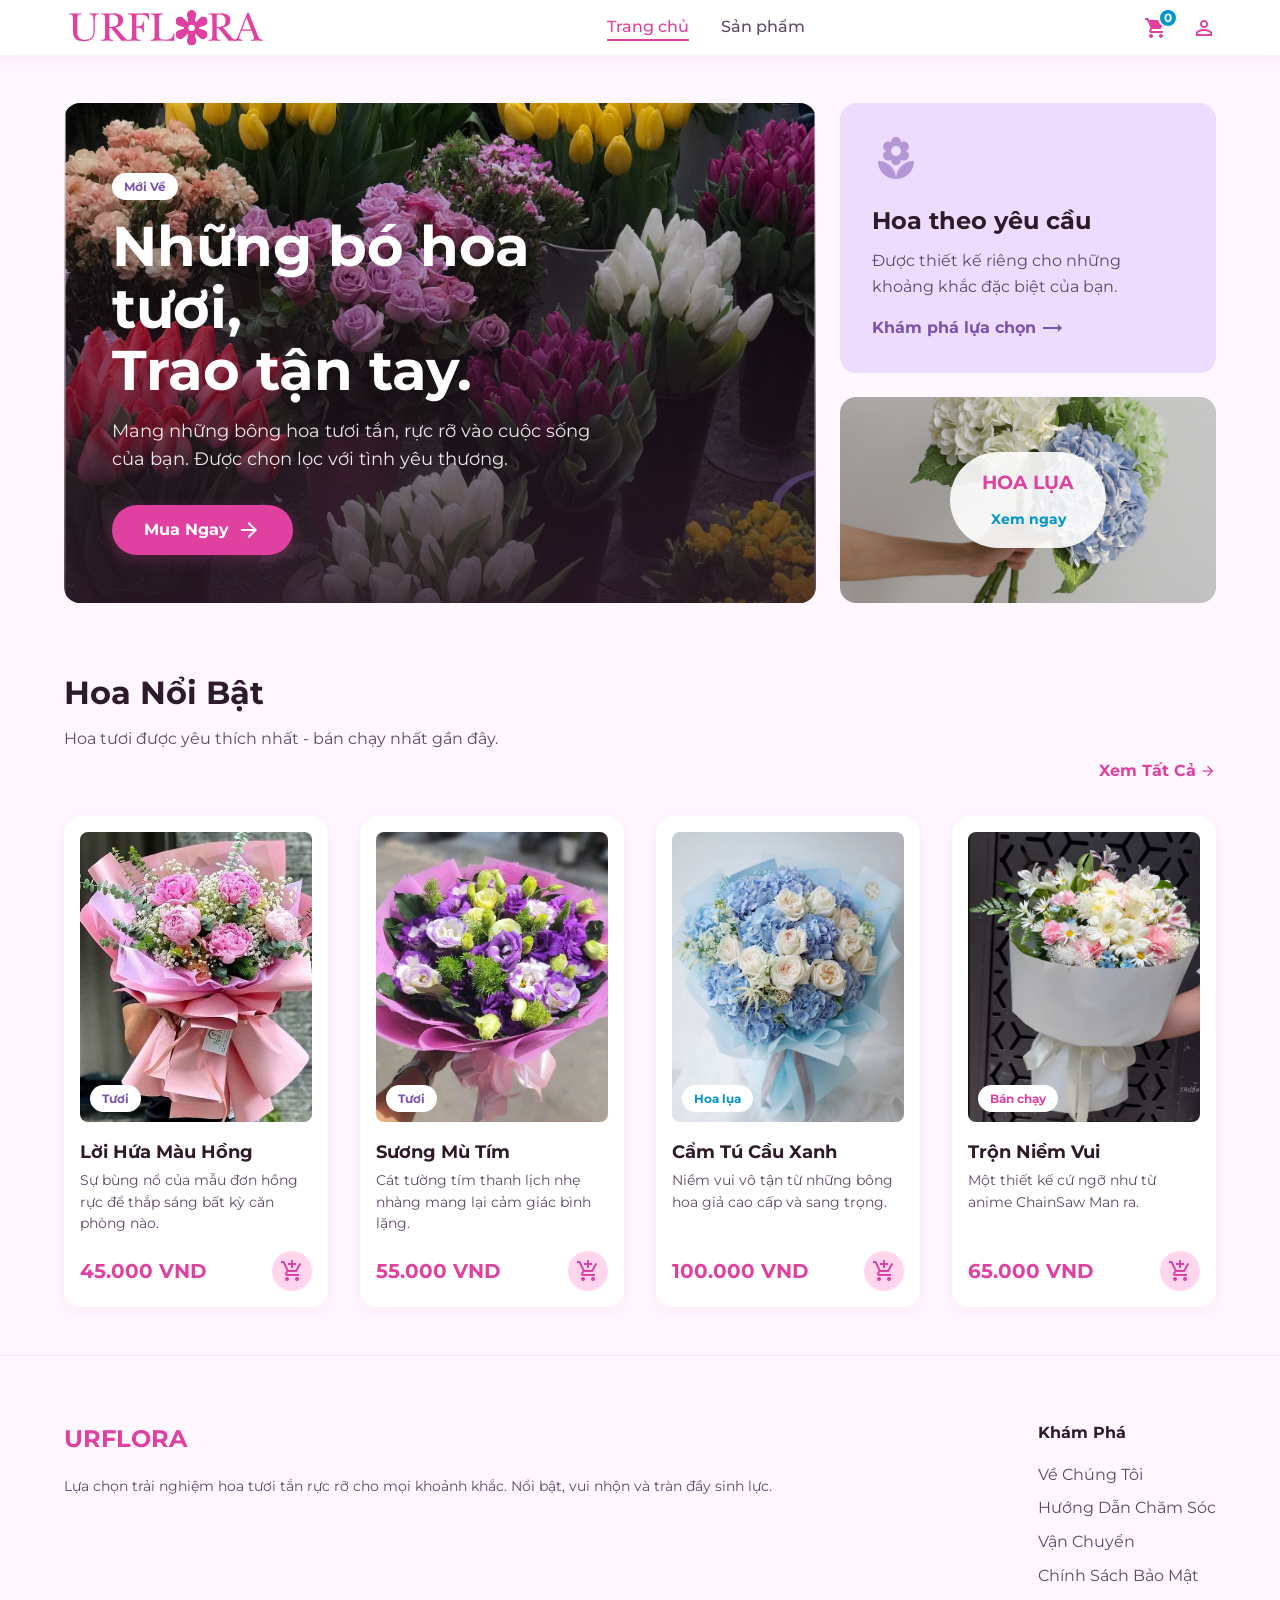
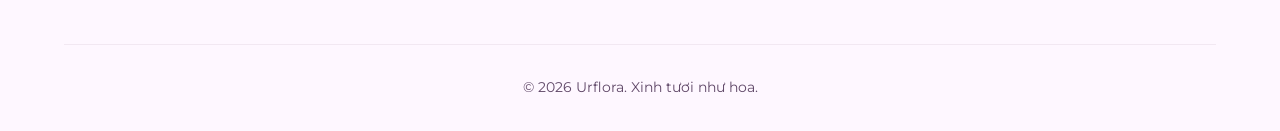
==== index.html @ a86cd684 "Upload source code do an" ====
<!DOCTYPE html>
<html lang="vi">
<head>
    <meta charset="UTF-8">
    <meta name="viewport" content="width=device-width, initial-scale=1.0">
    <title>URFLORA | Xinh tươi như hoa</title>
    <link rel="stylesheet" href="css/main.css">
    <link rel="stylesheet" href="css/home.css">
    <link href="https://fonts.googleapis.com/css2?family=Montserrat:wght@400;500;700&display=swap" rel="stylesheet">      
    <link href="https://fonts.googleapis.com/icon?family=Material+Icons" rel="stylesheet">
</head>
<body>
    <!-- (HEADER) -->
    <header class="header">
        <div class="container header-inner">
            <!-- Logo -->
            <a href="index.html" class="logo">
                <img src="images/logo.svg" alt="Logo Urflora">
            </a>
            
            <!-- Điều hướng trung tâm -->
            <nav class="nav">
                <a href="/index.html" class="nav-link active">Trang chủ</a>
                <a href="/shop.html" class="nav-link">Sản phẩm</a>
            </nav>
            
            <!-- Action Icon -->
            <div class="header-actions">
                <a href="/cart.html" class="cart-icon-wrapper">
                    <span class="material-icons">shopping_cart</span>
                    <span class="cart-badge" id="cart-count">0</span>
                </a>
                <a href="/auth.html" id="auth-link" class="cart-icon-wrapper">
                    <span class="material-icons">person_outline</span>
                </a>
            </div>
        </div>
    </header>
    <main class="main-content">
        <div class="container">
            <section class="hero-grid">
                <div class="hero-main">
                    <img src="images/nhieuhoa.svg" alt="Bó hoa lớn nhiều màu rực rỡ">
                    <div class="overlay"></div>
                    <div class="hero-content">
                        <span class="badge" style="position: static; display: inline-block; margin-bottom: 1rem;">Mới Về</span>
                        <h1>Những bó hoa tươi,<br>Trao tận tay.</h1>
                        <p style="margin-bottom: 2rem; font-size: 1.1rem; opacity: 0.9;">Mang những bông hoa tươi tắn, rực rỡ vào cuộc sống của bạn. Được chọn lọc với tình yêu thương.</p>
                        <a href="/shop.html" class="btn btn-primary">
                            Mua Ngay <span class="material-icons">arrow_forward</span>
                        </a>
                    </div>
                </div>

                <!-- Các Thẻ Phụ (Bên Phải) -->
                <div class="hero-side">
                    <div class="side-card">
                        <span class="material-icons" style="font-size: 3rem; color: var(--secondary); opacity: 0.5;">local_florist</span>
                        <div>
                            <h3 style="font-size: 1.5rem; margin-bottom: 0.5rem;">Hoa theo yêu cầu</h3>
                            <p style="color: var(--text-muted); margin-bottom: 1rem;">Được thiết kế riêng cho những khoảng khắc đặc biệt của bạn.</p>
                            <a href="/shop.html" style="color: var(--secondary); font-weight: bold; display: flex; align-items: center; gap: 0.25rem;">
                                Khám phá lựa chọn <span class="material-icons">trending_flat</span>
                            </a>
                        </div>
                    </div>
                    
                    <div class="side-card image-card">
                        <img src="./images/hoagia.jpg" alt="Hoa nhân tạo đẹp vĩnh cửu">
                        <div class="card-content">
                            <h3 style="color: var(--primary); margin-bottom: 0.5rem;">HOA LỤA</h3>
                            <a href="/shop.html" style="font-size: 0.9rem; font-weight: bold; color: var(--tertiary);">Xem ngay</a>
                        </div>
                    </div>
                </div>
            </section>

            <!-- HOA NỔI BẬT: 4 Thẻ Phía Dưới -->
            <section style="margin-top: 4rem;">
                <div style="display: flex; justify-content: space-between; align-items: flex-end; margin-bottom: 2rem;">
                    <div>
                        <h2 class="section-title">Hoa Nổi Bật</h2>
                        <p class="section-subtitle">Hoa tươi được yêu thích nhất - bán chạy nhất gần đây.</p>
                    </div>
                    <a href="/shop.html" style="color: var(--primary); font-weight: bold; display: flex; align-items: center; gap: 0.25rem; transition: var(--transition);">
                        Xem Tất Cả <span class="material-icons" style="font-size: 1rem;">arrow_forward</span>
                    </a>
                </div>

                <div class="product-grid">
                    <!-- SP 1 -->
                    <div class="card">
                        <div class="card-img-wrapper">
                            <img src="images/maudonhong.jpg" alt="Lời Hứa Màu Hồng">
                            <span class="badge">Tươi</span>
                        </div>
                        <h3 class="card-title">Lời Hứa Màu Hồng</h3>
                        <p class="card-desc">Sự bùng nổ của mẫu đơn hồng rực để thắp sáng bất kỳ căn phòng nào.</p>
                        <div class="card-footer">
                            <span class="card-price">45.000 VND</span>
                            <button class="add-btn" onclick="addToCart(1)"><span class="material-icons">add_shopping_cart</span></button>
                        </div>
                    </div>

                    <!-- SP 2 -->
                    <div class="card">
                        <div class="card-img-wrapper">
                            <img src="images/cattuongtim.jpg" alt="Sương Mù Tím">
                            <span class="badge">Tươi</span>
                        </div>
                        <h3 class="card-title">Sương Mù Tím</h3>
                        <p class="card-desc">Cát tường tím thanh lịch nhẹ nhàng mang lại cảm giác bình lặng.</p>
                        <div class="card-footer">
                            <span class="card-price">55.000 VND</span>
                            <button class="add-btn" onclick="addToCart(2)"><span class="material-icons">add_shopping_cart</span></button>
                        </div>
                    </div>

                    <!-- SP 3 -->
                    <div class="card">
                        <div class="card-img-wrapper">
                            <img src="images/camtucau.jpg" alt="Cẩm Tú Cầu Xanh">
                            <span class="badge" style="color: var(--tertiary);">Hoa lụa</span>
                        </div>
                        <h3 class="card-title">Cẩm Tú Cầu Xanh</h3>
                        <p class="card-desc">Niềm vui vô tận từ những bông hoa giả cao cấp và sang trọng.</p>
                        <div class="card-footer">
                            <span class="card-price">100.000 VND</span>
                            <button class="add-btn" onclick="addToCart(3)"><span class="material-icons">add_shopping_cart</span></button>
                        </div>
                    </div>

                    <!-- SP 4 -->
                    <div class="card">
                        <div class="card-img-wrapper">
                            <img src="images/hoadenji.png" alt="Trộn Niềm Vui">
                            <span class="badge" style="color: var(--primary);">Bán chạy</span>
                        </div>
                        <h3 class="card-title">Trộn Niềm Vui</h3>
                        <p class="card-desc">Một thiết kế cứ ngỡ như từ anime ChainSaw Man ra.</p>
                        <div class="card-footer">
                            <span class="card-price">65.000 VND</span>
                            <button class="add-btn" onclick="addToCart(4)"><span class="material-icons">add_shopping_cart</span></button>
                        </div>
                    </div>
                </div>
            </section>
        </div>
    </main>

    <!-- CHÂN TRANG (FOOTER) -->
    <footer class="footer">
        <div class="container">
            <div class="footer-flex">
                <!-- Branding -->
                <div>
                    <a href="#" class="footer-logo">URFLORA</a>
                    <p style="color: var(--text-muted); font-size: 0.9rem; line-height: 1.6;">Lựa chọn trải nghiệm hoa tươi tắn rực rỡ cho mọi khoảnh khắc. Nổi bật, vui nhộn và tràn đầy sinh lực.</p>
                </div>
                <!-- Links Khám Phá -->
                <div>
                    <h4 style="margin-bottom: 1rem;">Khám Phá</h4>
                    <ul>
                        <li style="margin-bottom: 0.5rem;"><a href="#" style="color: var(--text-muted);">Về Chúng Tôi</a></li>
                        <li style="margin-bottom: 0.5rem;"><a href="#" style="color: var(--text-muted);">Hướng Dẫn Chăm Sóc</a></li>
                        <li style="margin-bottom: 0.5rem;"><a href="#" style="color: var(--text-muted);">Vận Chuyển</a></li>
                        <li style="margin-bottom: 0.5rem;"><a href="#" style="color: var(--text-muted);">Chính Sách Bảo Mật</a></li>
                    </ul>
                </div>
                
            </div>
            <p class="footer-copyright">© 2026 Urflora. Xinh tươi như hoa.</p>
        </div>
    </footer>
    <!-- (JS) -->
    <script src="script.js"></script>
</body>
</html>
---- css/main.css ----
@import url('resetcss.css');
@import url('root.css');
@import url('style.css');
@import url('header.css');
@import url('footer.css');
@import url('button.css');
---- css/home.css ----
.hero-grid {
    display: grid;
    grid-template-columns: 2fr 1fr;
    gap: 1.5rem;
    margin-bottom: 3rem;
}

.hero-main {
    position: relative;
    border-radius: var(--radius-md);
    overflow: hidden;
    min-height: 500px;
    display: flex;
    flex-direction: column;
    justify-content: flex-end;
    padding: 3rem;
}

.hero-main img {
    position: absolute;
    top: 0;
    left: 0;
    width: 100%;
    height: 100%;
    object-fit: cover;
    z-index: -2;
    transition: transform 0.6s ease;
}

.hero-main:hover img {
    transform: scale(1.05);
}

.overlay {
    position: absolute;
    top: 0; left: 0; width: 100%; height: 100%;
    background: linear-gradient(to top, rgba(46, 26, 40, 0.8), transparent);
    z-index: -1;
}

.hero-content {
    color: #fff;
    z-index: 1;
    max-width: 500px;
}

.hero-content h1 {
    font-size: 3.5rem;
    line-height: 1.1;
    margin-bottom: 1rem;
}

.hero-side {
    display: flex;
    flex-direction: column;
    gap: 1.5rem;
}

.side-card {
    background-color: #eedcff;
    border-radius: var(--radius-md);
    padding: 2rem;
    flex: 1;
    display: flex;
    flex-direction: column;
    justify-content: space-between;
    transition: var(--transition);
}

.side-card:hover {
    transform: translateY(-5px);
    box-shadow: var(--shadow-hover);
}

.side-card.image-card {
    position: relative;
    padding: 0;
    overflow: hidden;
    background: none;
    display: flex;
    align-items: center;
    justify-content: center;
}

.side-card.image-card img {
    position: absolute;
    width: 100%;
    height: 100%;
    object-fit: cover;
    z-index: 1;
}

.side-card.image-card .card-content {
    position: relative;
    z-index: 3;
    background: rgba(255,255,255,0.9);
    padding: 1rem 2rem;
    border-radius: var(--radius-pill);
    text-align: center;
}

/* Thẻ Sản Phẩm (Product Card) */
.section-title {
    font-size: 2rem;
    margin-bottom: 0.5rem;
}
.section-subtitle {
    color: var(--text-muted);
    margin-bottom: 2rem;
}

.product-grid {
    display: grid;
    grid-template-columns: repeat(auto-fill, minmax(250px, 1fr));
    gap: 2rem;
}

.card {
    background-color: var(--surface-color);
    border-radius: var(--radius-md);
    padding: 1rem;
    box-shadow: var(--shadow-sm);
    transition: var(--transition);
    display: flex;
    flex-direction: column;
}

.card:hover {
    transform: translateY(-8px);
    box-shadow: var(--shadow-hover);
}

.card-img-wrapper {
    position: relative;
    border-radius: var(--radius-sm);
    overflow: hidden;
    aspect-ratio: 4/5;
    margin-bottom: 1rem;
}

.card-img-wrapper img {
    width: 100%;
    height: 100%;
    object-fit: cover;
    background-color: var(--bg-color);
}

.badge {
    position: absolute;
    bottom: 10px;
    left: 10px;
    padding: 0.25rem 0.75rem;
    font-size: 0.75rem;
    font-weight: bold;
    border-radius: var(--radius-pill);
    background-color: var(--surface-color);
    color: var(--secondary);
}

.card-title {
    font-size: 1.1rem;
    font-weight: 700;
    margin-bottom: 0.25rem;
}

.card-desc {
    font-size: 0.85rem;
    color: var(--text-muted);
    margin-bottom: 1rem;
    flex-grow: 1;
}

.card-footer {
    display: flex;
    justify-content: space-between;
    align-items: center;
}

.card-price {
    font-size: 1.25rem;
    font-weight: 700;
    color: var(--primary);
}

.add-btn {
    width: 40px;
    height: 40px;
    border-radius: 50%;
    background-color: var(--primary-bg);
    color: var(--primary);
    display: flex;
    align-items: center;
    justify-content: center;
}

.add-btn:hover {
    background-color: var(--primary);
    color: #fff;
    transform: scale(1.1);
}

/* Filters (Lọc Sản Phẩm) */
.filters {
    display: flex;
    justify-content: center;
    gap: 1rem;
    margin-bottom: 3rem;
}

.filter-btn {
    padding: 0.75rem 1.5rem;
    border-radius: var(--radius-pill);
    background-color: var(--surface-color);
    font-weight: bold;
    border: 2px solid transparent;
}

.filter-btn.active {
    background-color: var(--primary);
    color: white;
}
.hero-badge {
    position: static;
    display: inline-block;
    margin-bottom: 1rem;
}

.hero-desc {
    margin-bottom: 2rem;
    font-size: 1.1rem;
    opacity: 0.9;
}

/* Hero Side Cards */
.side-card-icon {
    font-size: 3rem;
    color: var(--secondary);
    opacity: 0.5;
}

.side-card-title {
    font-size: 1.5rem;
    margin-bottom: 0.5rem;
}

.side-card-desc {
    color: var(--text-muted);
    margin-bottom: 1rem;
}

.side-card-link {
    color: var(--secondary);
    font-weight: bold;
    display: flex;
    align-items: center;
    gap: 0.25rem;
}

/* Image Card (Hoa Lụa) */
.image-card-title {
    color: var(--primary);
    margin-bottom: 0.5rem;
}

.image-card-link {
    font-size: 0.9rem;
    font-weight: bold;
    color: var(--tertiary);
}

/* Featured Section (Hoa Nổi Bật) */
.featured-section {
    margin-top: 4rem;
}

.featured-header {
    display: flex;
    justify-content: space-between;
    align-items: flex-end;
    margin-bottom: 2rem;
}

.featured-link {
    color: var(--primary);
    font-weight: bold;
    display: flex;
    align-items: center;
    gap: 0.25rem;
    transition: var(--transition);
}

.featured-link-icon {
    font-size: 1rem;
}

/* Product Badges (Thẻ nhãn sản phẩm) */
.badge-artificial {
    color: var(--tertiary);
}

.badge-bestseller {
    color: var(--primary);
}
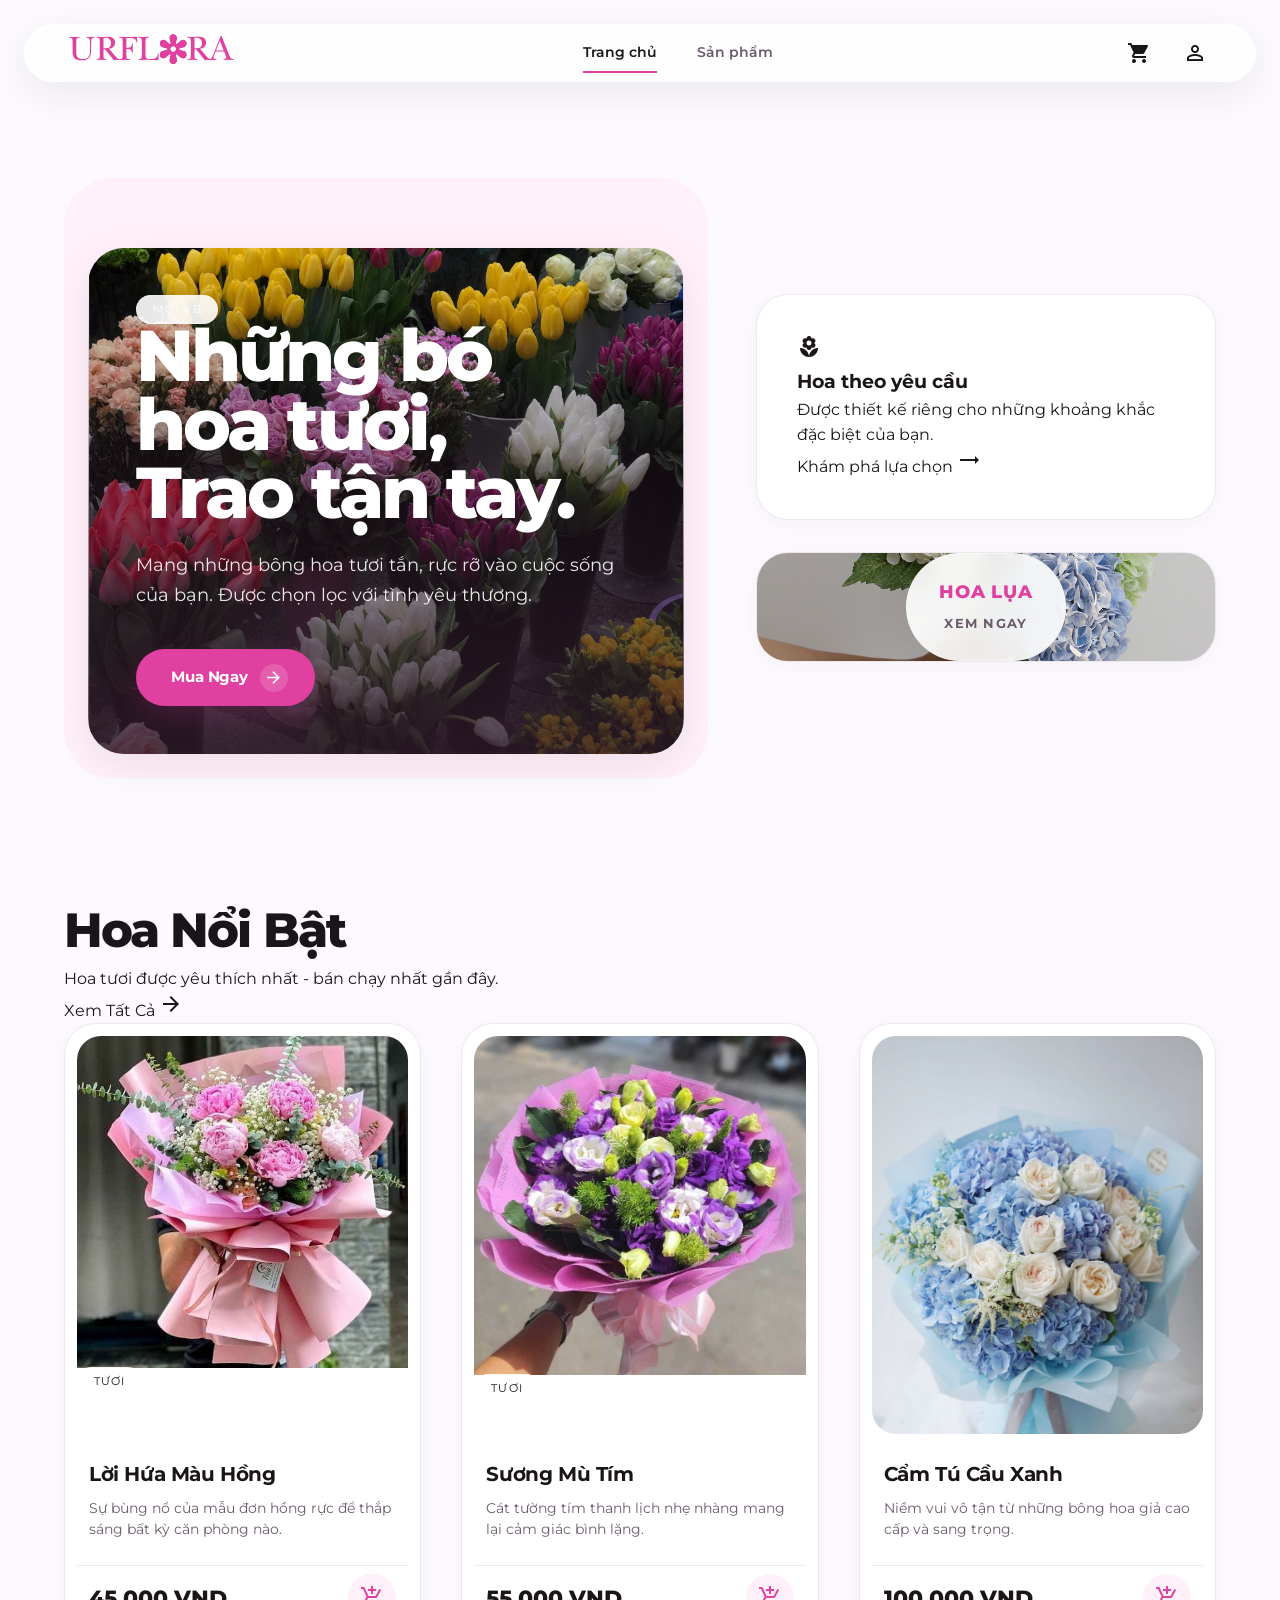
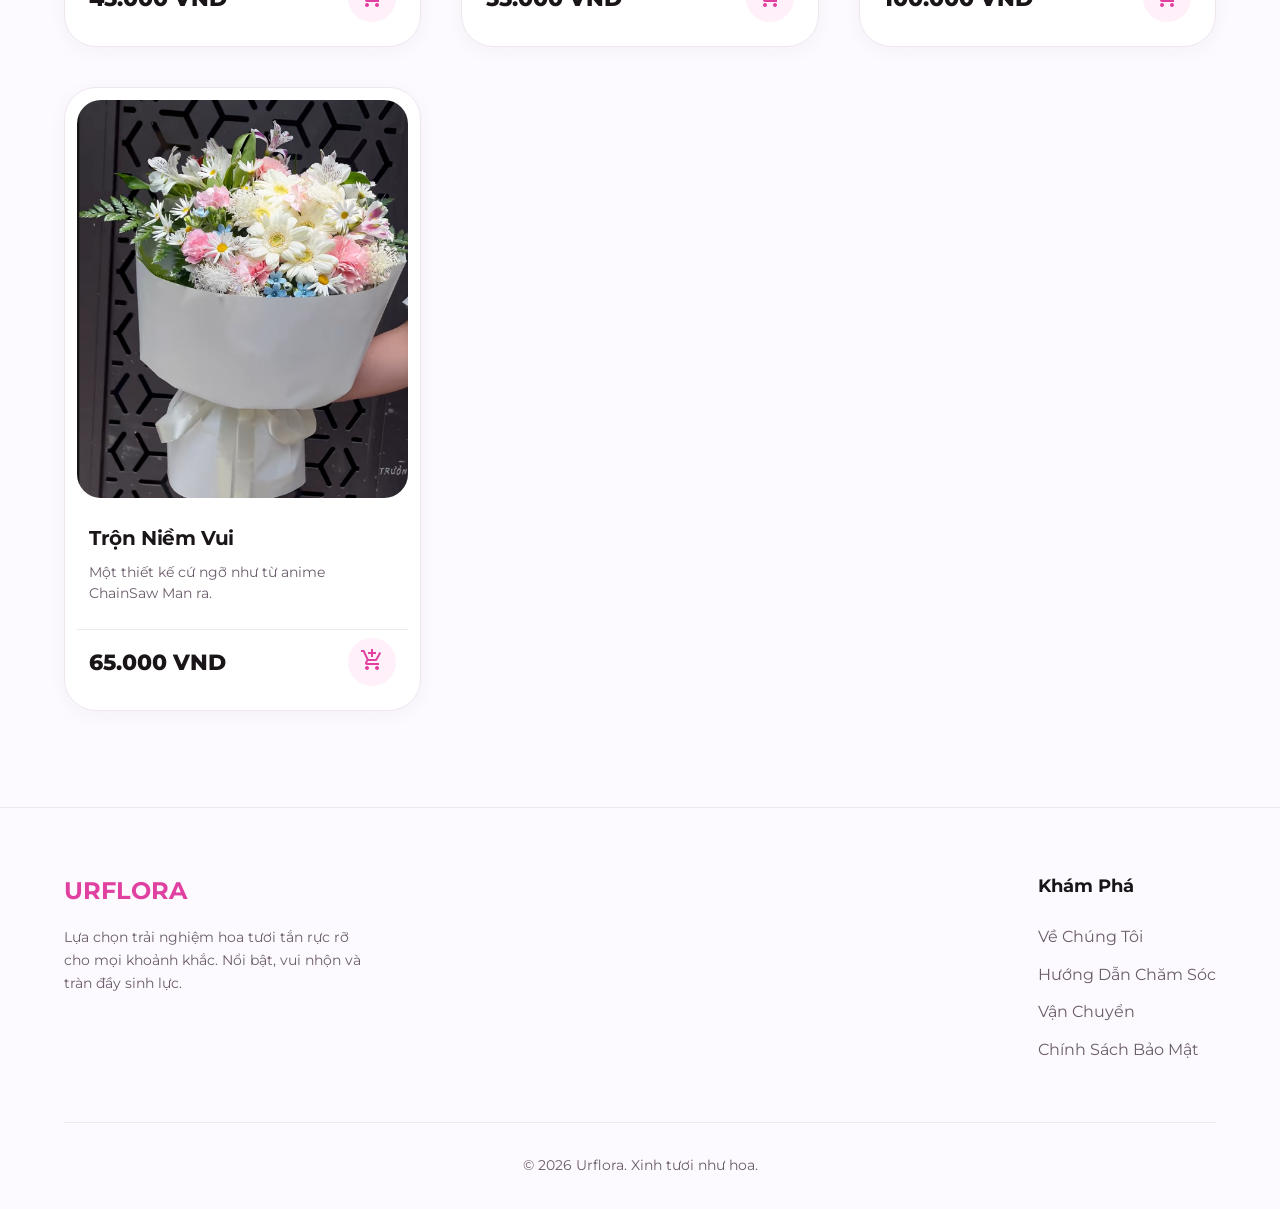
==== commit 0d7fd358: "Luu code an toan truoc khi dung AI" ====
--- a/index.html
+++ b/index.html
@@ -20,17 +20,17 @@
             
             <!-- Điều hướng trung tâm -->
             <nav class="nav">
-                <a href="/index.html" class="nav-link active">Trang chủ</a>
-                <a href="/shop.html" class="nav-link">Sản phẩm</a>
+                <a href="index.html" class="nav-link active">Trang chủ</a>
+                <a href="shop.html" class="nav-link">Sản phẩm</a>
             </nav>
             
             <!-- Action Icon -->
             <div class="header-actions">
-                <a href="/cart.html" class="cart-icon-wrapper">
+                <a href="cart.html" class="cart-icon-wrapper" aria-label="Giỏ hàng">
                     <span class="material-icons">shopping_cart</span>
                     <span class="cart-badge" id="cart-count">0</span>
                 </a>
-                <a href="/auth.html" id="auth-link" class="cart-icon-wrapper">
+                <a href="auth.html" id="auth-link" class="cart-icon-wrapper" aria-label="Tài khoản">
                     <span class="material-icons">person_outline</span>
                 </a>
             </div>
@@ -40,50 +40,52 @@
         <div class="container">
             <section class="hero-grid">
                 <div class="hero-main">
-                    <img src="images/nhieuhoa.svg" alt="Bó hoa lớn nhiều màu rực rỡ">
-                    <div class="overlay"></div>
-                    <div class="hero-content">
-                        <span class="badge" style="position: static; display: inline-block; margin-bottom: 1rem;">Mới Về</span>
-                        <h1>Những bó hoa tươi,<br>Trao tận tay.</h1>
-                        <p style="margin-bottom: 2rem; font-size: 1.1rem; opacity: 0.9;">Mang những bông hoa tươi tắn, rực rỡ vào cuộc sống của bạn. Được chọn lọc với tình yêu thương.</p>
-                        <a href="/shop.html" class="btn btn-primary">
-                            Mua Ngay <span class="material-icons">arrow_forward</span>
-                        </a>
+                    <div class="hero-main-inner">
+                        <img src="images/nhieuhoa.svg" alt="Bó hoa lớn nhiều màu rực rỡ">
+                        <div class="overlay" style="position: absolute; top: 0; left: 0; width: 100%; height: 100%; background: linear-gradient(to top, rgba(46, 26, 40, 0.8), transparent); z-index: 1;"></div>
+                        <div class="hero-content">
+                            <span class="badge hero-badge">Mới Về</span>
+                            <h1>Những bó hoa tươi,<br>Trao tận tay.</h1>
+                            <p class="hero-desc">Mang những bông hoa tươi tắn, rực rỡ vào cuộc sống của bạn. Được chọn lọc với tình yêu thương.</p>
+                            <a href="shop.html" class="btn btn-primary">
+                                Mua Ngay <span class="material-icons">arrow_forward</span>
+                            </a>
+                        </div>
                     </div>
                 </div>
 
                 <!-- Các Thẻ Phụ (Bên Phải) -->
                 <div class="hero-side">
                     <div class="side-card">
-                        <span class="material-icons" style="font-size: 3rem; color: var(--secondary); opacity: 0.5;">local_florist</span>
+                        <span class="material-icons side-card-icon">local_florist</span>
                         <div>
-                            <h3 style="font-size: 1.5rem; margin-bottom: 0.5rem;">Hoa theo yêu cầu</h3>
-                            <p style="color: var(--text-muted); margin-bottom: 1rem;">Được thiết kế riêng cho những khoảng khắc đặc biệt của bạn.</p>
-                            <a href="/shop.html" style="color: var(--secondary); font-weight: bold; display: flex; align-items: center; gap: 0.25rem;">
+                            <h3 class="side-card-title">Hoa theo yêu cầu</h3>
+                            <p class="side-card-desc">Được thiết kế riêng cho những khoảng khắc đặc biệt của bạn.</p>
+                            <a href="shop.html" class="side-card-link">
                                 Khám phá lựa chọn <span class="material-icons">trending_flat</span>
                             </a>
                         </div>
                     </div>
                     
                     <div class="side-card image-card">
-                        <img src="./images/hoagia.jpg" alt="Hoa nhân tạo đẹp vĩnh cửu">
+                        <img src="images/hoagia.jpg" alt="Hoa nhân tạo đẹp vĩnh cửu">
                         <div class="card-content">
-                            <h3 style="color: var(--primary); margin-bottom: 0.5rem;">HOA LỤA</h3>
-                            <a href="/shop.html" style="font-size: 0.9rem; font-weight: bold; color: var(--tertiary);">Xem ngay</a>
+                            <h3 class="image-card-title">HOA LỤA</h3>
+                            <a href="shop.html" class="image-card-link">Xem ngay</a>
                         </div>
                     </div>
                 </div>
             </section>
 
             <!-- HOA NỔI BẬT: 4 Thẻ Phía Dưới -->
-            <section style="margin-top: 4rem;">
-                <div style="display: flex; justify-content: space-between; align-items: flex-end; margin-bottom: 2rem;">
+            <section class="featured-section">
+                <div class="featured-header">
                     <div>
                         <h2 class="section-title">Hoa Nổi Bật</h2>
                         <p class="section-subtitle">Hoa tươi được yêu thích nhất - bán chạy nhất gần đây.</p>
                     </div>
-                    <a href="/shop.html" style="color: var(--primary); font-weight: bold; display: flex; align-items: center; gap: 0.25rem; transition: var(--transition);">
-                        Xem Tất Cả <span class="material-icons" style="font-size: 1rem;">arrow_forward</span>
+                    <a href="shop.html" class="featured-link">
+                        Xem Tất Cả <span class="material-icons featured-link-icon">arrow_forward</span>
                     </a>
                 </div>
 
@@ -98,7 +100,7 @@
                         <p class="card-desc">Sự bùng nổ của mẫu đơn hồng rực để thắp sáng bất kỳ căn phòng nào.</p>
                         <div class="card-footer">
                             <span class="card-price">45.000 VND</span>
-                            <button class="add-btn" onclick="addToCart(1)"><span class="material-icons">add_shopping_cart</span></button>
+                            <button class="add-btn" onclick="addToCart(1)" aria-label="Thêm Lời Hứa Màu Hồng vào giỏ hàng"><span class="material-icons">add_shopping_cart</span></button>
                         </div>
                     </div>
 
@@ -112,7 +114,7 @@
                         <p class="card-desc">Cát tường tím thanh lịch nhẹ nhàng mang lại cảm giác bình lặng.</p>
                         <div class="card-footer">
                             <span class="card-price">55.000 VND</span>
-                            <button class="add-btn" onclick="addToCart(2)"><span class="material-icons">add_shopping_cart</span></button>
+                            <button class="add-btn" onclick="addToCart(2)" aria-label="Thêm Sương Mù Tím vào giỏ hàng"><span class="material-icons">add_shopping_cart</span></button>
                         </div>
                     </div>
 
@@ -120,13 +122,13 @@
                     <div class="card">
                         <div class="card-img-wrapper">
                             <img src="images/camtucau.jpg" alt="Cẩm Tú Cầu Xanh">
-                            <span class="badge" style="color: var(--tertiary);">Hoa lụa</span>
+                            <span class="badge badge-artificial">Hoa lụa</span>
                         </div>
                         <h3 class="card-title">Cẩm Tú Cầu Xanh</h3>
                         <p class="card-desc">Niềm vui vô tận từ những bông hoa giả cao cấp và sang trọng.</p>
                         <div class="card-footer">
                             <span class="card-price">100.000 VND</span>
-                            <button class="add-btn" onclick="addToCart(3)"><span class="material-icons">add_shopping_cart</span></button>
+                            <button class="add-btn" onclick="addToCart(3)" aria-label="Thêm Cẩm Tú Cầu Xanh vào giỏ hàng"><span class="material-icons">add_shopping_cart</span></button>
                         </div>
                     </div>
 
@@ -134,13 +136,13 @@
                     <div class="card">
                         <div class="card-img-wrapper">
                             <img src="images/hoadenji.png" alt="Trộn Niềm Vui">
-                            <span class="badge" style="color: var(--primary);">Bán chạy</span>
+                            <span class="badge badge-bestseller">Bán chạy</span>
                         </div>
                         <h3 class="card-title">Trộn Niềm Vui</h3>
                         <p class="card-desc">Một thiết kế cứ ngỡ như từ anime ChainSaw Man ra.</p>
                         <div class="card-footer">
                             <span class="card-price">65.000 VND</span>
-                            <button class="add-btn" onclick="addToCart(4)"><span class="material-icons">add_shopping_cart</span></button>
+                            <button class="add-btn" onclick="addToCart(4)" aria-label="Thêm Trộn Niềm Vui vào giỏ hàng"><span class="material-icons">add_shopping_cart</span></button>
                         </div>
                     </div>
                 </div>
@@ -155,16 +157,16 @@
                 <!-- Branding -->
                 <div>
                     <a href="#" class="footer-logo">URFLORA</a>
-                    <p style="color: var(--text-muted); font-size: 0.9rem; line-height: 1.6;">Lựa chọn trải nghiệm hoa tươi tắn rực rỡ cho mọi khoảnh khắc. Nổi bật, vui nhộn và tràn đầy sinh lực.</p>
+                    <p class="footer-tagline">Lựa chọn trải nghiệm hoa tươi tắn rực rỡ cho mọi khoảnh khắc. Nổi bật, vui nhộn và tràn đầy sinh lực.</p>
                 </div>
                 <!-- Links Khám Phá -->
                 <div>
-                    <h4 style="margin-bottom: 1rem;">Khám Phá</h4>
-                    <ul>
-                        <li style="margin-bottom: 0.5rem;"><a href="#" style="color: var(--text-muted);">Về Chúng Tôi</a></li>
-                        <li style="margin-bottom: 0.5rem;"><a href="#" style="color: var(--text-muted);">Hướng Dẫn Chăm Sóc</a></li>
-                        <li style="margin-bottom: 0.5rem;"><a href="#" style="color: var(--text-muted);">Vận Chuyển</a></li>
-                        <li style="margin-bottom: 0.5rem;"><a href="#" style="color: var(--text-muted);">Chính Sách Bảo Mật</a></li>
+                    <h4 class="footer-heading">Khám Phá</h4>
+                    <ul class="footer-links">
+                        <li><a href="#">Về Chúng Tôi</a></li>
+                        <li><a href="#">Hướng Dẫn Chăm Sóc</a></li>
+                        <li><a href="#">Vận Chuyển</a></li>
+                        <li><a href="#">Chính Sách Bảo Mật</a></li>
                     </ul>
                 </div>
                 
--- a/css/main.css
+++ b/css/main.css
@@ -1,6 +1,65 @@
 @import url('resetcss.css');
 @import url('root.css');
-@import url('style.css');
 @import url('header.css');
 @import url('footer.css');
-@import url('button.css');+@import url('button.css');
+
+.container {
+    width: 100%;
+    max-width: 1200px;
+    margin: 0 auto;
+    padding: 0 1.5rem;
+}
+
+.main-content {
+    flex-grow: 1; /* Đẩy footer xuống dưới cùng */
+    padding: 3rem 0;
+}
+
+/* Utils for JS */
+.icon-logged-in {
+    color: var(--primary);
+}
+
+.product-image-fluid {
+    width: 100%;
+    border-radius: 8px;
+}
+
+.cart-item {
+    display: flex;
+    justify-content: space-between;
+    margin-bottom: 1.5rem;
+    padding-bottom: 1rem;
+    border-bottom: 1px solid rgba(0,0,0,0.05);
+}
+
+.cart-item-info {
+    display: flex;
+    gap: 1rem;
+}
+
+.cart-item-img {
+    width: 60px;
+    height: 60px;
+    object-fit: cover;
+    border-radius: var(--radius-sm);
+}
+
+.cart-item-actions {
+    display: flex;
+    align-items: center;
+    gap: 1rem;
+}
+
+.btn-remove {
+    color: #ff4d4d;
+    cursor: pointer;
+    background: none;
+    border: none;
+    font-size: 0.9rem;
+}
+
+.btn-remove:hover {
+    text-decoration: underline;
+}
--- a/css/home.css
+++ b/css/home.css
@@ -1,19 +1,46 @@
+/* --- Typography & Spacing refinement --- */
+.main-content {
+    padding: 6rem 0; /* Massive whitespace */
+}
+
+.section-title {
+    font-size: 3rem;
+    font-weight: 800;
+    letter-spacing: -0.04em;
+    line-height: 1;
+    margin-bottom: 0.75rem;
+}
+
+/* --- Hero Section: Asymmetric & Nested --- */
 .hero-grid {
     display: grid;
-    grid-template-columns: 2fr 1fr;
-    gap: 1.5rem;
-    margin-bottom: 3rem;
-}
-
+    grid-template-columns: 1.4fr 1fr;
+    gap: 3rem;
+    margin-bottom: 8rem;
+    align-items: center;
+}
+
+/* Double-Bezel Asset Container */
 .hero-main {
     position: relative;
-    border-radius: var(--radius-md);
-    overflow: hidden;
-    min-height: 500px;
+    padding: 1.5rem;
+    background: var(--primary-bg);
+    border-radius: 48px;
+    min-height: 600px;
     display: flex;
     flex-direction: column;
     justify-content: flex-end;
-    padding: 3rem;
+    overflow: visible;
+}
+
+.hero-main-inner {
+    position: relative;
+    width: 100%;
+    height: 100%;
+    border-radius: 36px;
+    overflow: hidden;
+    z-index: 1;
+    box-shadow: var(--shadow-md);
 }
 
 .hero-main img {
@@ -23,60 +50,55 @@
     width: 100%;
     height: 100%;
     object-fit: cover;
-    z-index: -2;
-    transition: transform 0.6s ease;
+    transition: var(--transition);
 }
 
 .hero-main:hover img {
     transform: scale(1.05);
 }
 
-.overlay {
-    position: absolute;
-    top: 0; left: 0; width: 100%; height: 100%;
-    background: linear-gradient(to top, rgba(46, 26, 40, 0.8), transparent);
-    z-index: -1;
-}
-
 .hero-content {
+    position: relative;
+    padding: 3rem;
     color: #fff;
-    z-index: 1;
-    max-width: 500px;
+    z-index: 2;
 }
 
 .hero-content h1 {
-    font-size: 3.5rem;
-    line-height: 1.1;
-    margin-bottom: 1rem;
-}
-
+    font-size: 4.5rem;
+    font-weight: 800;
+    letter-spacing: -0.04em;
+    line-height: 0.95;
+    margin-bottom: 1.5rem;
+}
+
+.hero-desc {
+    font-size: 1.15rem;
+    max-width: 42ch;
+    opacity: 0.9;
+    margin-bottom: 2.5rem;
+    line-height: 1.6;
+}
+
+/* Hero side cards: Minimalist & Clean */
 .hero-side {
-    display: flex;
-    flex-direction: column;
-    gap: 1.5rem;
+    display: grid;
+    gap: 2rem;
 }
 
 .side-card {
-    background-color: #eedcff;
-    border-radius: var(--radius-md);
-    padding: 2rem;
-    flex: 1;
-    display: flex;
-    flex-direction: column;
-    justify-content: space-between;
+    background: var(--surface-color);
+    border: 1px solid var(--border-color);
+    border-radius: var(--radius-lg);
+    padding: 2.5rem;
     transition: var(--transition);
-}
-
-.side-card:hover {
-    transform: translateY(-5px);
-    box-shadow: var(--shadow-hover);
+    box-shadow: var(--shadow-sm);
 }
 
 .side-card.image-card {
     position: relative;
     padding: 0;
     overflow: hidden;
-    background: none;
     display: flex;
     align-items: center;
     justify-content: center;
@@ -84,6 +106,7 @@
 
 .side-card.image-card img {
     position: absolute;
+    inset: 0;
     width: 100%;
     height: 100%;
     object-fit: cover;
@@ -92,212 +115,128 @@
 
 .side-card.image-card .card-content {
     position: relative;
-    z-index: 3;
-    background: rgba(255,255,255,0.9);
-    padding: 1rem 2rem;
+    z-index: 2;
+    background: rgba(255, 255, 255, 0.9);
+    backdrop-filter: blur(12px);
+    padding: 1.5rem 2rem;
     border-radius: var(--radius-pill);
     text-align: center;
-}
-
-/* Thẻ Sản Phẩm (Product Card) */
-.section-title {
-    font-size: 2rem;
-    margin-bottom: 0.5rem;
-}
-.section-subtitle {
+    box-shadow: var(--shadow-md);
+    border: 1px solid rgba(255, 255, 255, 0.4);
+}
+
+.image-card-title {
+    color: var(--primary);
+    font-size: 1.1rem;
+    font-weight: 800;
+    letter-spacing: 0.05em;
+    margin-bottom: 0.25rem;
+}
+
+.image-card-link {
+    font-size: 0.8rem;
+    font-weight: 700;
     color: var(--text-muted);
-    margin-bottom: 2rem;
-}
-
+    text-decoration: none;
+    text-transform: uppercase;
+    letter-spacing: 0.1em;
+}
+
+/* --- Product Cards: Hardware Aesthetic --- */
 .product-grid {
     display: grid;
-    grid-template-columns: repeat(auto-fill, minmax(250px, 1fr));
-    gap: 2rem;
+    grid-template-columns: repeat(auto-fill, minmax(280px, 1fr));
+    gap: 2.5rem;
 }
 
 .card {
-    background-color: var(--surface-color);
-    border-radius: var(--radius-md);
-    padding: 1rem;
+    background: var(--surface-color);
+    padding: 0.75rem; /* Outer Bezel */
+    border-radius: var(--radius-lg);
+    border: 1px solid var(--border-color);
+    transition: var(--transition);
+    display: flex;
+    flex-direction: column;
     box-shadow: var(--shadow-sm);
-    transition: var(--transition);
-    display: flex;
-    flex-direction: column;
 }
 
 .card:hover {
-    transform: translateY(-8px);
+    transform: translateY(-12px);
     box-shadow: var(--shadow-hover);
 }
 
 .card-img-wrapper {
     position: relative;
-    border-radius: var(--radius-sm);
+    border-radius: var(--radius-md); /* Inner Bezel */
     overflow: hidden;
-    aspect-ratio: 4/5;
-    margin-bottom: 1rem;
-}
-
-.card-img-wrapper img {
-    width: 100%;
-    height: 100%;
-    object-fit: cover;
-    background-color: var(--bg-color);
-}
-
-.badge {
-    position: absolute;
-    bottom: 10px;
-    left: 10px;
-    padding: 0.25rem 0.75rem;
-    font-size: 0.75rem;
-    font-weight: bold;
-    border-radius: var(--radius-pill);
-    background-color: var(--surface-color);
-    color: var(--secondary);
+    aspect-ratio: 1/1.2;
+    margin-bottom: 1.5rem;
 }
 
 .card-title {
-    font-size: 1.1rem;
+    padding: 0 0.75rem;
+    font-size: 1.25rem;
     font-weight: 700;
-    margin-bottom: 0.25rem;
+    margin-bottom: 0.5rem;
+    letter-spacing: -0.02em;
 }
 
 .card-desc {
-    font-size: 0.85rem;
+    padding: 0 0.75rem;
+    font-size: 0.9rem;
     color: var(--text-muted);
-    margin-bottom: 1rem;
-    flex-grow: 1;
+    line-height: 1.5;
+    margin-bottom: 1.5rem;
 }
 
 .card-footer {
+    padding: 0.5rem 0.75rem 0.75rem;
+    border-top: 1px solid var(--border-color);
     display: flex;
     justify-content: space-between;
     align-items: center;
+    margin-top: auto;
 }
 
 .card-price {
-    font-size: 1.25rem;
-    font-weight: 700;
+    font-size: 1.35rem;
+    font-weight: 800;
+    color: var(--text-dark);
+}
+
+.add-btn {
+    width: 48px;
+    height: 48px;
+    border-radius: 50%;
+    background: var(--primary-bg);
     color: var(--primary);
-}
-
-.add-btn {
-    width: 40px;
-    height: 40px;
-    border-radius: 50%;
-    background-color: var(--primary-bg);
-    color: var(--primary);
-    display: flex;
-    align-items: center;
-    justify-content: center;
+    border: none;
+    transition: var(--transition-fast);
 }
 
 .add-btn:hover {
-    background-color: var(--primary);
+    background: var(--primary);
     color: #fff;
-    transform: scale(1.1);
-}
-
-/* Filters (Lọc Sản Phẩm) */
-.filters {
-    display: flex;
-    justify-content: center;
-    gap: 1rem;
-    margin-bottom: 3rem;
-}
-
-.filter-btn {
-    padding: 0.75rem 1.5rem;
+    transform: rotate(90deg) scale(1.1);
+}
+
+/* Badge Refinement */
+.badge {
+    background: rgba(255, 255, 255, 0.9);
+    backdrop-filter: blur(8px);
+    border: 1px solid rgba(255, 255, 255, 0.2);
+    padding: 0.4rem 1rem;
     border-radius: var(--radius-pill);
-    background-color: var(--surface-color);
-    font-weight: bold;
-    border: 2px solid transparent;
-}
-
-.filter-btn.active {
-    background-color: var(--primary);
-    color: white;
-}
-.hero-badge {
-    position: static;
-    display: inline-block;
-    margin-bottom: 1rem;
-}
-
-.hero-desc {
-    margin-bottom: 2rem;
-    font-size: 1.1rem;
-    opacity: 0.9;
-}
-
-/* Hero Side Cards */
-.side-card-icon {
-    font-size: 3rem;
-    color: var(--secondary);
-    opacity: 0.5;
-}
-
-.side-card-title {
-    font-size: 1.5rem;
-    margin-bottom: 0.5rem;
-}
-
-.side-card-desc {
-    color: var(--text-muted);
-    margin-bottom: 1rem;
-}
-
-.side-card-link {
-    color: var(--secondary);
-    font-weight: bold;
-    display: flex;
-    align-items: center;
-    gap: 0.25rem;
-}
-
-/* Image Card (Hoa Lụa) */
-.image-card-title {
-    color: var(--primary);
-    margin-bottom: 0.5rem;
-}
-
-.image-card-link {
-    font-size: 0.9rem;
-    font-weight: bold;
-    color: var(--tertiary);
-}
-
-/* Featured Section (Hoa Nổi Bật) */
-.featured-section {
-    margin-top: 4rem;
-}
-
-.featured-header {
-    display: flex;
-    justify-content: space-between;
-    align-items: flex-end;
-    margin-bottom: 2rem;
-}
-
-.featured-link {
-    color: var(--primary);
-    font-weight: bold;
-    display: flex;
-    align-items: center;
-    gap: 0.25rem;
-    transition: var(--transition);
-}
-
-.featured-link-icon {
-    font-size: 1rem;
-}
-
-/* Product Badges (Thẻ nhãn sản phẩm) */
-.badge-artificial {
-    color: var(--tertiary);
-}
-
-.badge-bestseller {
-    color: var(--primary);
+    font-size: 0.7rem;
+    text-transform: uppercase;
+    letter-spacing: 0.1em;
+}
+
+@media (max-width: 1024px) {
+    .hero-grid {
+        grid-template-columns: 1fr;
+    }
+    .hero-content h1 {
+        font-size: 3.5rem;
+    }
 }
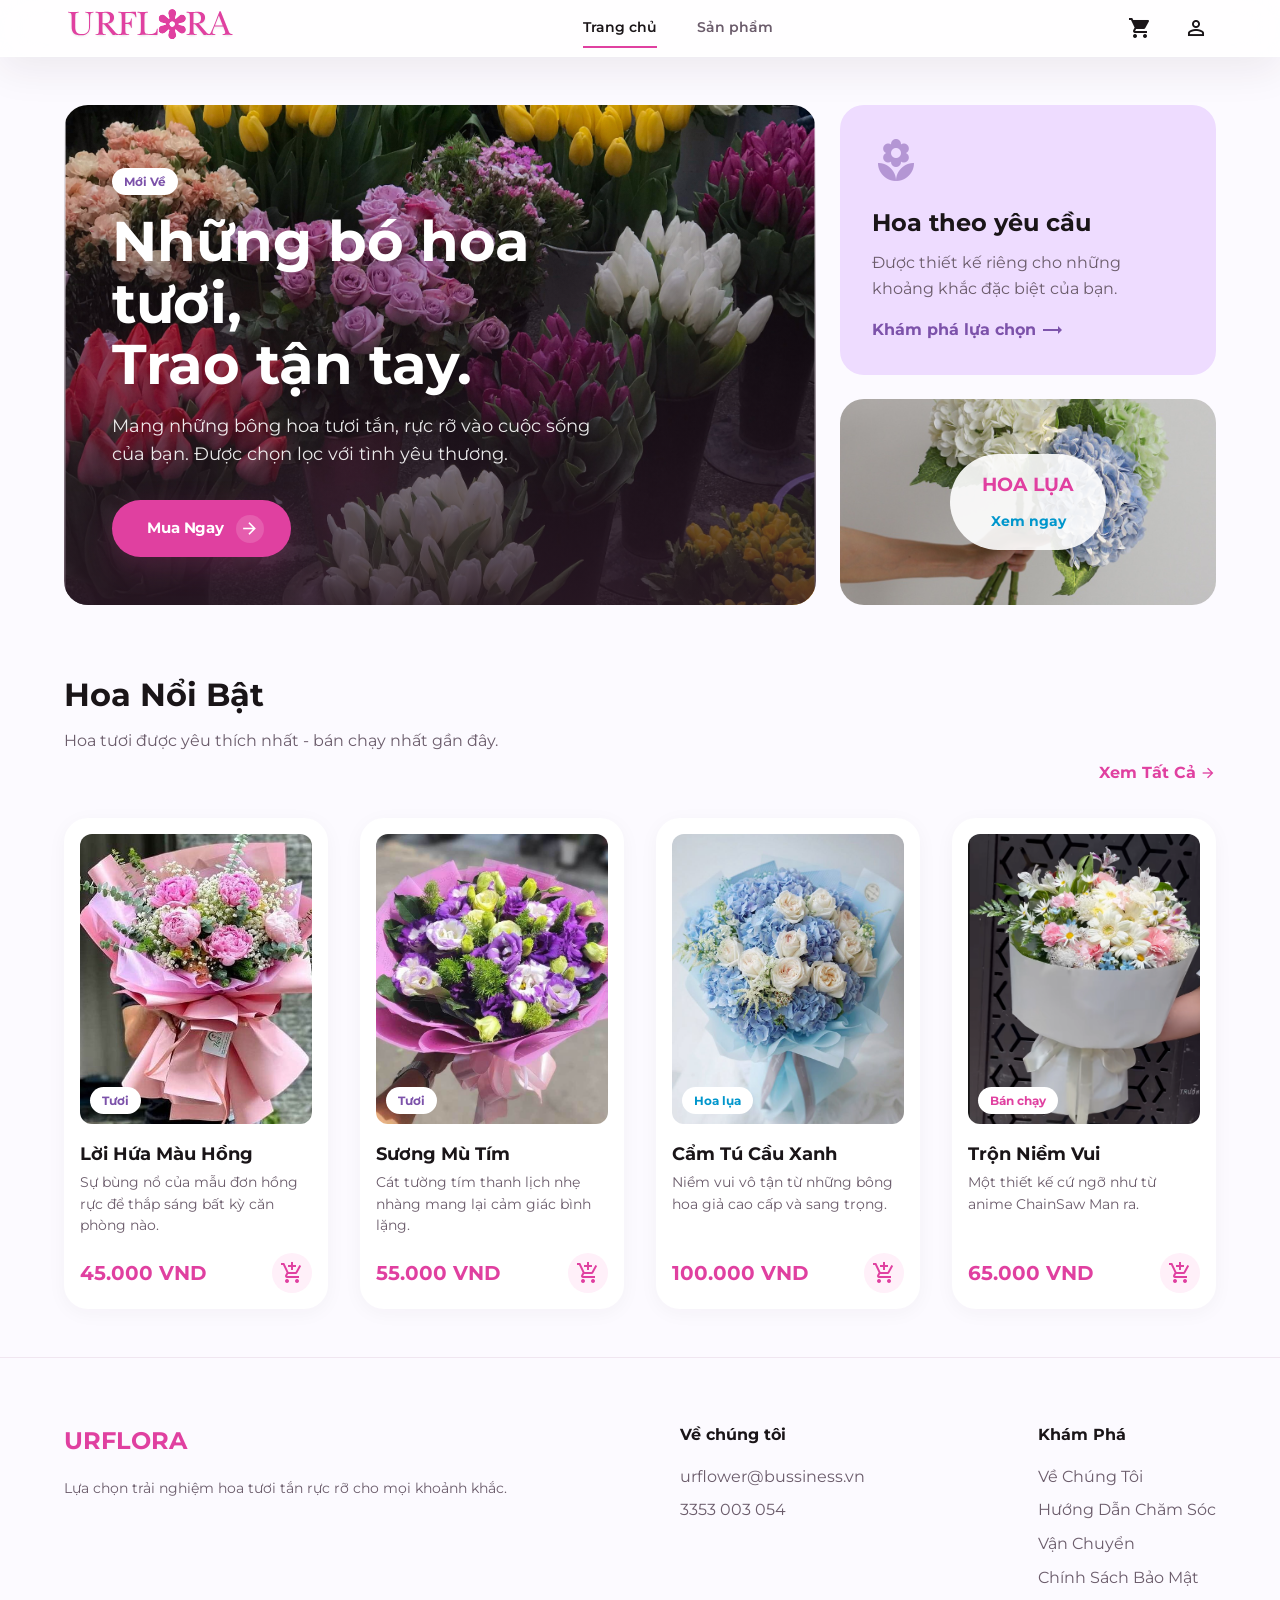
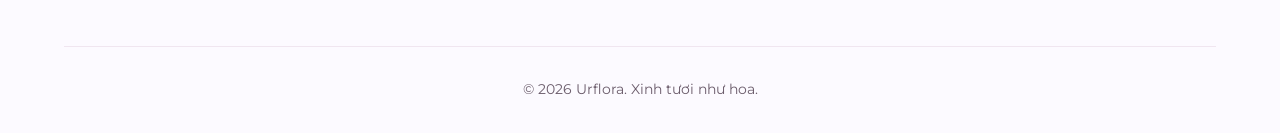
==== commit 3a6379f2: "update final" ====
--- a/index.html
+++ b/index.html
@@ -20,17 +20,17 @@
             
             <!-- Điều hướng trung tâm -->
             <nav class="nav">
-                <a href="index.html" class="nav-link active">Trang chủ</a>
-                <a href="shop.html" class="nav-link">Sản phẩm</a>
+                <a href="/index.html" class="nav-link active">Trang chủ</a>
+                <a href="/shop.html" class="nav-link">Sản phẩm</a>
             </nav>
             
             <!-- Action Icon -->
             <div class="header-actions">
-                <a href="cart.html" class="cart-icon-wrapper" aria-label="Giỏ hàng">
+                <a href="/cart.html" class="cart-icon-wrapper">
                     <span class="material-icons">shopping_cart</span>
                     <span class="cart-badge" id="cart-count">0</span>
                 </a>
-                <a href="auth.html" id="auth-link" class="cart-icon-wrapper" aria-label="Tài khoản">
+                <a href="/auth.html" id="auth-link" class="cart-icon-wrapper">
                     <span class="material-icons">person_outline</span>
                 </a>
             </div>
@@ -40,52 +40,50 @@
         <div class="container">
             <section class="hero-grid">
                 <div class="hero-main">
-                    <div class="hero-main-inner">
-                        <img src="images/nhieuhoa.svg" alt="Bó hoa lớn nhiều màu rực rỡ">
-                        <div class="overlay" style="position: absolute; top: 0; left: 0; width: 100%; height: 100%; background: linear-gradient(to top, rgba(46, 26, 40, 0.8), transparent); z-index: 1;"></div>
-                        <div class="hero-content">
-                            <span class="badge hero-badge">Mới Về</span>
-                            <h1>Những bó hoa tươi,<br>Trao tận tay.</h1>
-                            <p class="hero-desc">Mang những bông hoa tươi tắn, rực rỡ vào cuộc sống của bạn. Được chọn lọc với tình yêu thương.</p>
-                            <a href="shop.html" class="btn btn-primary">
-                                Mua Ngay <span class="material-icons">arrow_forward</span>
-                            </a>
-                        </div>
+                    <img src="images/nhieuhoa.svg" alt="Bó hoa lớn nhiều màu rực rỡ">
+                    <div class="overlay"></div>
+                    <div class="hero-content">
+                        <span class="badge" style="position: static; display: inline-block; margin-bottom: 1rem;">Mới Về</span>
+                        <h1>Những bó hoa tươi,<br>Trao tận tay.</h1>
+                        <p style="margin-bottom: 2rem; font-size: 1.1rem; opacity: 0.9;">Mang những bông hoa tươi tắn, rực rỡ vào cuộc sống của bạn. Được chọn lọc với tình yêu thương.</p>
+                        <a href="/shop.html" class="btn btn-primary">
+                            Mua Ngay <span class="material-icons">arrow_forward</span>
+                        </a>
                     </div>
                 </div>
 
                 <!-- Các Thẻ Phụ (Bên Phải) -->
                 <div class="hero-side">
                     <div class="side-card">
-                        <span class="material-icons side-card-icon">local_florist</span>
+                        <span class="material-icons" style="font-size: 3rem; color: var(--secondary); opacity: 0.5;">local_florist</span>
                         <div>
-                            <h3 class="side-card-title">Hoa theo yêu cầu</h3>
-                            <p class="side-card-desc">Được thiết kế riêng cho những khoảng khắc đặc biệt của bạn.</p>
-                            <a href="shop.html" class="side-card-link">
+                            <h3 style="font-size: 1.5rem; margin-bottom: 0.5rem;">Hoa theo yêu cầu</h3>
+                            <p style="color: var(--text-muted); margin-bottom: 1rem;">Được thiết kế riêng cho những khoảng khắc đặc biệt của bạn.</p>
+                            <a href="/shop.html" style="color: var(--secondary); font-weight: bold; display: flex; align-items: center; gap: 0.25rem;">
                                 Khám phá lựa chọn <span class="material-icons">trending_flat</span>
                             </a>
                         </div>
                     </div>
                     
                     <div class="side-card image-card">
-                        <img src="images/hoagia.jpg" alt="Hoa nhân tạo đẹp vĩnh cửu">
+                        <img src="./images/hoagia.jpg" alt="Hoa nhân tạo đẹp vĩnh cửu">
                         <div class="card-content">
-                            <h3 class="image-card-title">HOA LỤA</h3>
-                            <a href="shop.html" class="image-card-link">Xem ngay</a>
+                            <h3 style="color: var(--primary); margin-bottom: 0.5rem;">HOA LỤA</h3>
+                            <a href="/shop.html" style="font-size: 0.9rem; font-weight: bold; color: var(--tertiary);">Xem ngay</a>
                         </div>
                     </div>
                 </div>
             </section>
 
             <!-- HOA NỔI BẬT: 4 Thẻ Phía Dưới -->
-            <section class="featured-section">
-                <div class="featured-header">
+            <section style="margin-top: 4rem;">
+                <div style="display: flex; justify-content: space-between; align-items: flex-end; margin-bottom: 2rem;">
                     <div>
                         <h2 class="section-title">Hoa Nổi Bật</h2>
                         <p class="section-subtitle">Hoa tươi được yêu thích nhất - bán chạy nhất gần đây.</p>
                     </div>
-                    <a href="shop.html" class="featured-link">
-                        Xem Tất Cả <span class="material-icons featured-link-icon">arrow_forward</span>
+                    <a href="/shop.html" style="color: var(--primary); font-weight: bold; display: flex; align-items: center; gap: 0.25rem; transition: var(--transition);">
+                        Xem Tất Cả <span class="material-icons" style="font-size: 1rem;">arrow_forward</span>
                     </a>
                 </div>
 
@@ -100,7 +98,7 @@
                         <p class="card-desc">Sự bùng nổ của mẫu đơn hồng rực để thắp sáng bất kỳ căn phòng nào.</p>
                         <div class="card-footer">
                             <span class="card-price">45.000 VND</span>
-                            <button class="add-btn" onclick="addToCart(1)" aria-label="Thêm Lời Hứa Màu Hồng vào giỏ hàng"><span class="material-icons">add_shopping_cart</span></button>
+                            <button class="add-btn" onclick="addToCart(1)"><span class="material-icons">add_shopping_cart</span></button>
                         </div>
                     </div>
 
@@ -114,7 +112,7 @@
                         <p class="card-desc">Cát tường tím thanh lịch nhẹ nhàng mang lại cảm giác bình lặng.</p>
                         <div class="card-footer">
                             <span class="card-price">55.000 VND</span>
-                            <button class="add-btn" onclick="addToCart(2)" aria-label="Thêm Sương Mù Tím vào giỏ hàng"><span class="material-icons">add_shopping_cart</span></button>
+                            <button class="add-btn" onclick="addToCart(2)"><span class="material-icons">add_shopping_cart</span></button>
                         </div>
                     </div>
 
@@ -122,13 +120,13 @@
                     <div class="card">
                         <div class="card-img-wrapper">
                             <img src="images/camtucau.jpg" alt="Cẩm Tú Cầu Xanh">
-                            <span class="badge badge-artificial">Hoa lụa</span>
+                            <span class="badge" style="color: var(--tertiary);">Hoa lụa</span>
                         </div>
                         <h3 class="card-title">Cẩm Tú Cầu Xanh</h3>
                         <p class="card-desc">Niềm vui vô tận từ những bông hoa giả cao cấp và sang trọng.</p>
                         <div class="card-footer">
                             <span class="card-price">100.000 VND</span>
-                            <button class="add-btn" onclick="addToCart(3)" aria-label="Thêm Cẩm Tú Cầu Xanh vào giỏ hàng"><span class="material-icons">add_shopping_cart</span></button>
+                            <button class="add-btn" onclick="addToCart(3)"><span class="material-icons">add_shopping_cart</span></button>
                         </div>
                     </div>
 
@@ -136,13 +134,13 @@
                     <div class="card">
                         <div class="card-img-wrapper">
                             <img src="images/hoadenji.png" alt="Trộn Niềm Vui">
-                            <span class="badge badge-bestseller">Bán chạy</span>
+                            <span class="badge" style="color: var(--primary);">Bán chạy</span>
                         </div>
                         <h3 class="card-title">Trộn Niềm Vui</h3>
                         <p class="card-desc">Một thiết kế cứ ngỡ như từ anime ChainSaw Man ra.</p>
                         <div class="card-footer">
                             <span class="card-price">65.000 VND</span>
-                            <button class="add-btn" onclick="addToCart(4)" aria-label="Thêm Trộn Niềm Vui vào giỏ hàng"><span class="material-icons">add_shopping_cart</span></button>
+                            <button class="add-btn" onclick="addToCart(4)"><span class="material-icons">add_shopping_cart</span></button>
                         </div>
                     </div>
                 </div>
@@ -157,16 +155,23 @@
                 <!-- Branding -->
                 <div>
                     <a href="#" class="footer-logo">URFLORA</a>
-                    <p class="footer-tagline">Lựa chọn trải nghiệm hoa tươi tắn rực rỡ cho mọi khoảnh khắc. Nổi bật, vui nhộn và tràn đầy sinh lực.</p>
+                    <p style="color: var(--text-muted); font-size: 0.9rem; line-height: 1.6;">Lựa chọn trải nghiệm hoa tươi tắn rực rỡ cho mọi khoảnh khắc.</p>
+                </div>
+                <div>
+                    <h4 style="margin-bottom: 1rem;">Về chúng tôi</h4>
+                    <ul>
+                        <li style="margin-bottom: 0.5rem;"><a href="mailto:urflower@bussiness.vn" style="color: var(--text-muted);">urflower@bussiness.vn</a></li>
+                        <li style="margin-bottom: 0.5rem;"><a href="tel:+3353003054" style="color: var(--text-muted);">3353 003 054</a></li>
+                    </ul>
                 </div>
                 <!-- Links Khám Phá -->
                 <div>
-                    <h4 class="footer-heading">Khám Phá</h4>
-                    <ul class="footer-links">
-                        <li><a href="#">Về Chúng Tôi</a></li>
-                        <li><a href="#">Hướng Dẫn Chăm Sóc</a></li>
-                        <li><a href="#">Vận Chuyển</a></li>
-                        <li><a href="#">Chính Sách Bảo Mật</a></li>
+                    <h4 style="margin-bottom: 1rem;">Khám Phá</h4>
+                    <ul>
+                        <li style="margin-bottom: 0.5rem;"><a href="#" style="color: var(--text-muted);">Về Chúng Tôi</a></li>
+                        <li style="margin-bottom: 0.5rem;"><a href="#" style="color: var(--text-muted);">Hướng Dẫn Chăm Sóc</a></li>
+                        <li style="margin-bottom: 0.5rem;"><a href="#" style="color: var(--text-muted);">Vận Chuyển</a></li>
+                        <li style="margin-bottom: 0.5rem;"><a href="#" style="color: var(--text-muted);">Chính Sách Bảo Mật</a></li>
                     </ul>
                 </div>
                 
--- a/css/home.css
+++ b/css/home.css
@@ -1,46 +1,19 @@
-/* --- Typography & Spacing refinement --- */
-.main-content {
-    padding: 6rem 0; /* Massive whitespace */
-}
-
-.section-title {
-    font-size: 3rem;
-    font-weight: 800;
-    letter-spacing: -0.04em;
-    line-height: 1;
-    margin-bottom: 0.75rem;
-}
-
-/* --- Hero Section: Asymmetric & Nested --- */
 .hero-grid {
     display: grid;
-    grid-template-columns: 1.4fr 1fr;
-    gap: 3rem;
-    margin-bottom: 8rem;
-    align-items: center;
-}
-
-/* Double-Bezel Asset Container */
+    grid-template-columns: 2fr 1fr;
+    gap: 1.5rem;
+    margin-bottom: 3rem;
+}
+
 .hero-main {
     position: relative;
-    padding: 1.5rem;
-    background: var(--primary-bg);
-    border-radius: 48px;
-    min-height: 600px;
+    border-radius: var(--radius-md);
+    overflow: hidden;
+    min-height: 500px;
     display: flex;
     flex-direction: column;
     justify-content: flex-end;
-    overflow: visible;
-}
-
-.hero-main-inner {
-    position: relative;
-    width: 100%;
-    height: 100%;
-    border-radius: 36px;
-    overflow: hidden;
-    z-index: 1;
-    box-shadow: var(--shadow-md);
+    padding: 3rem;
 }
 
 .hero-main img {
@@ -50,55 +23,60 @@
     width: 100%;
     height: 100%;
     object-fit: cover;
-    transition: var(--transition);
+    z-index: -2;
+    transition: transform 0.6s ease;
 }
 
 .hero-main:hover img {
     transform: scale(1.05);
 }
 
+.overlay {
+    position: absolute;
+    top: 0; left: 0; width: 100%; height: 100%;
+    background: linear-gradient(to top, rgba(46, 26, 40, 0.8), transparent);
+    z-index: -1;
+}
+
 .hero-content {
-    position: relative;
-    padding: 3rem;
     color: #fff;
-    z-index: 2;
+    z-index: 1;
+    max-width: 500px;
 }
 
 .hero-content h1 {
-    font-size: 4.5rem;
-    font-weight: 800;
-    letter-spacing: -0.04em;
-    line-height: 0.95;
-    margin-bottom: 1.5rem;
-}
-
-.hero-desc {
-    font-size: 1.15rem;
-    max-width: 42ch;
-    opacity: 0.9;
-    margin-bottom: 2.5rem;
-    line-height: 1.6;
-}
-
-/* Hero side cards: Minimalist & Clean */
+    font-size: 3.5rem;
+    line-height: 1.1;
+    margin-bottom: 1rem;
+}
+
 .hero-side {
-    display: grid;
-    gap: 2rem;
+    display: flex;
+    flex-direction: column;
+    gap: 1.5rem;
 }
 
 .side-card {
-    background: var(--surface-color);
-    border: 1px solid var(--border-color);
-    border-radius: var(--radius-lg);
-    padding: 2.5rem;
+    background-color: #eedcff;
+    border-radius: var(--radius-md);
+    padding: 2rem;
+    flex: 1;
+    display: flex;
+    flex-direction: column;
+    justify-content: space-between;
     transition: var(--transition);
-    box-shadow: var(--shadow-sm);
+}
+
+.side-card:hover {
+    transform: translateY(-5px);
+    box-shadow: var(--shadow-hover);
 }
 
 .side-card.image-card {
     position: relative;
     padding: 0;
     overflow: hidden;
+    background: none;
     display: flex;
     align-items: center;
     justify-content: center;
@@ -106,7 +84,6 @@
 
 .side-card.image-card img {
     position: absolute;
-    inset: 0;
     width: 100%;
     height: 100%;
     object-fit: cover;
@@ -115,128 +92,212 @@
 
 .side-card.image-card .card-content {
     position: relative;
-    z-index: 2;
-    background: rgba(255, 255, 255, 0.9);
-    backdrop-filter: blur(12px);
-    padding: 1.5rem 2rem;
+    z-index: 3;
+    background: rgba(255,255,255,0.9);
+    padding: 1rem 2rem;
     border-radius: var(--radius-pill);
     text-align: center;
-    box-shadow: var(--shadow-md);
-    border: 1px solid rgba(255, 255, 255, 0.4);
-}
-
-.image-card-title {
-    color: var(--primary);
-    font-size: 1.1rem;
-    font-weight: 800;
-    letter-spacing: 0.05em;
-    margin-bottom: 0.25rem;
-}
-
-.image-card-link {
-    font-size: 0.8rem;
-    font-weight: 700;
+}
+
+/* Thẻ Sản Phẩm (Product Card) */
+.section-title {
+    font-size: 2rem;
+    margin-bottom: 0.5rem;
+}
+.section-subtitle {
     color: var(--text-muted);
-    text-decoration: none;
-    text-transform: uppercase;
-    letter-spacing: 0.1em;
-}
-
-/* --- Product Cards: Hardware Aesthetic --- */
+    margin-bottom: 2rem;
+}
+
 .product-grid {
     display: grid;
-    grid-template-columns: repeat(auto-fill, minmax(280px, 1fr));
-    gap: 2.5rem;
+    grid-template-columns: repeat(auto-fill, minmax(250px, 1fr));
+    gap: 2rem;
 }
 
 .card {
-    background: var(--surface-color);
-    padding: 0.75rem; /* Outer Bezel */
-    border-radius: var(--radius-lg);
-    border: 1px solid var(--border-color);
+    background-color: var(--surface-color);
+    border-radius: var(--radius-md);
+    padding: 1rem;
+    box-shadow: var(--shadow-sm);
     transition: var(--transition);
     display: flex;
     flex-direction: column;
-    box-shadow: var(--shadow-sm);
 }
 
 .card:hover {
-    transform: translateY(-12px);
+    transform: translateY(-8px);
     box-shadow: var(--shadow-hover);
 }
 
 .card-img-wrapper {
     position: relative;
-    border-radius: var(--radius-md); /* Inner Bezel */
+    border-radius: var(--radius-sm);
     overflow: hidden;
-    aspect-ratio: 1/1.2;
-    margin-bottom: 1.5rem;
+    aspect-ratio: 4/5;
+    margin-bottom: 1rem;
+}
+
+.card-img-wrapper img {
+    width: 100%;
+    height: 100%;
+    object-fit: cover;
+    background-color: var(--bg-color);
+}
+
+.badge {
+    position: absolute;
+    bottom: 10px;
+    left: 10px;
+    padding: 0.25rem 0.75rem;
+    font-size: 0.75rem;
+    font-weight: bold;
+    border-radius: var(--radius-pill);
+    background-color: var(--surface-color);
+    color: var(--secondary);
 }
 
 .card-title {
-    padding: 0 0.75rem;
+    font-size: 1.1rem;
+    font-weight: 700;
+    margin-bottom: 0.25rem;
+}
+
+.card-desc {
+    font-size: 0.85rem;
+    color: var(--text-muted);
+    margin-bottom: 1rem;
+    flex-grow: 1;
+}
+
+.card-footer {
+    display: flex;
+    justify-content: space-between;
+    align-items: center;
+}
+
+.card-price {
     font-size: 1.25rem;
     font-weight: 700;
+    color: var(--primary);
+}
+
+.add-btn {
+    width: 40px;
+    height: 40px;
+    border-radius: 50%;
+    background-color: var(--primary-bg);
+    color: var(--primary);
+    display: flex;
+    align-items: center;
+    justify-content: center;
+}
+
+.add-btn:hover {
+    background-color: var(--primary);
+    color: #fff;
+    transform: scale(1.1);
+}
+
+/* Filters (Lọc Sản Phẩm) */
+.filters {
+    display: flex;
+    justify-content: center;
+    gap: 1rem;
+    margin-bottom: 3rem;
+}
+
+.filter-btn {
+    padding: 0.75rem 1.5rem;
+    border-radius: var(--radius-pill);
+    background-color: var(--surface-color);
+    font-weight: bold;
+    border: 2px solid transparent;
+}
+
+.filter-btn.active {
+    background-color: var(--primary);
+    color: white;
+}
+.hero-badge {
+    position: static;
+    display: inline-block;
+    margin-bottom: 1rem;
+}
+
+.hero-desc {
+    margin-bottom: 2rem;
+    font-size: 1.1rem;
+    opacity: 0.9;
+}
+
+/* Hero Side Cards */
+.side-card-icon {
+    font-size: 3rem;
+    color: var(--secondary);
+    opacity: 0.5;
+}
+
+.side-card-title {
+    font-size: 1.5rem;
     margin-bottom: 0.5rem;
-    letter-spacing: -0.02em;
-}
-
-.card-desc {
-    padding: 0 0.75rem;
+}
+
+.side-card-desc {
+    color: var(--text-muted);
+    margin-bottom: 1rem;
+}
+
+.side-card-link {
+    color: var(--secondary);
+    font-weight: bold;
+    display: flex;
+    align-items: center;
+    gap: 0.25rem;
+}
+
+/* Image Card (Hoa Lụa) */
+.image-card-title {
+    color: var(--primary);
+    margin-bottom: 0.5rem;
+}
+
+.image-card-link {
     font-size: 0.9rem;
-    color: var(--text-muted);
-    line-height: 1.5;
-    margin-bottom: 1.5rem;
-}
-
-.card-footer {
-    padding: 0.5rem 0.75rem 0.75rem;
-    border-top: 1px solid var(--border-color);
+    font-weight: bold;
+    color: var(--tertiary);
+}
+
+/* Featured Section (Hoa Nổi Bật) */
+.featured-section {
+    margin-top: 4rem;
+}
+
+.featured-header {
     display: flex;
     justify-content: space-between;
-    align-items: center;
-    margin-top: auto;
-}
-
-.card-price {
-    font-size: 1.35rem;
-    font-weight: 800;
-    color: var(--text-dark);
-}
-
-.add-btn {
-    width: 48px;
-    height: 48px;
-    border-radius: 50%;
-    background: var(--primary-bg);
-    color: var(--primary);
-    border: none;
-    transition: var(--transition-fast);
-}
-
-.add-btn:hover {
-    background: var(--primary);
-    color: #fff;
-    transform: rotate(90deg) scale(1.1);
-}
-
-/* Badge Refinement */
-.badge {
-    background: rgba(255, 255, 255, 0.9);
-    backdrop-filter: blur(8px);
-    border: 1px solid rgba(255, 255, 255, 0.2);
-    padding: 0.4rem 1rem;
-    border-radius: var(--radius-pill);
-    font-size: 0.7rem;
-    text-transform: uppercase;
-    letter-spacing: 0.1em;
-}
-
-@media (max-width: 1024px) {
-    .hero-grid {
-        grid-template-columns: 1fr;
-    }
-    .hero-content h1 {
-        font-size: 3.5rem;
-    }
+    align-items: flex-end;
+    margin-bottom: 2rem;
+}
+
+.featured-link {
+    color: var(--primary);
+    font-weight: bold;
+    display: flex;
+    align-items: center;
+    gap: 0.25rem;
+    transition: var(--transition);
+}
+
+.featured-link-icon {
+    font-size: 1rem;
+}
+
+/* Product Badges (Thẻ nhãn sản phẩm) */
+.badge-artificial {
+    color: var(--tertiary);
+}
+
+.badge-bestseller {
+    color: var(--primary);
 }
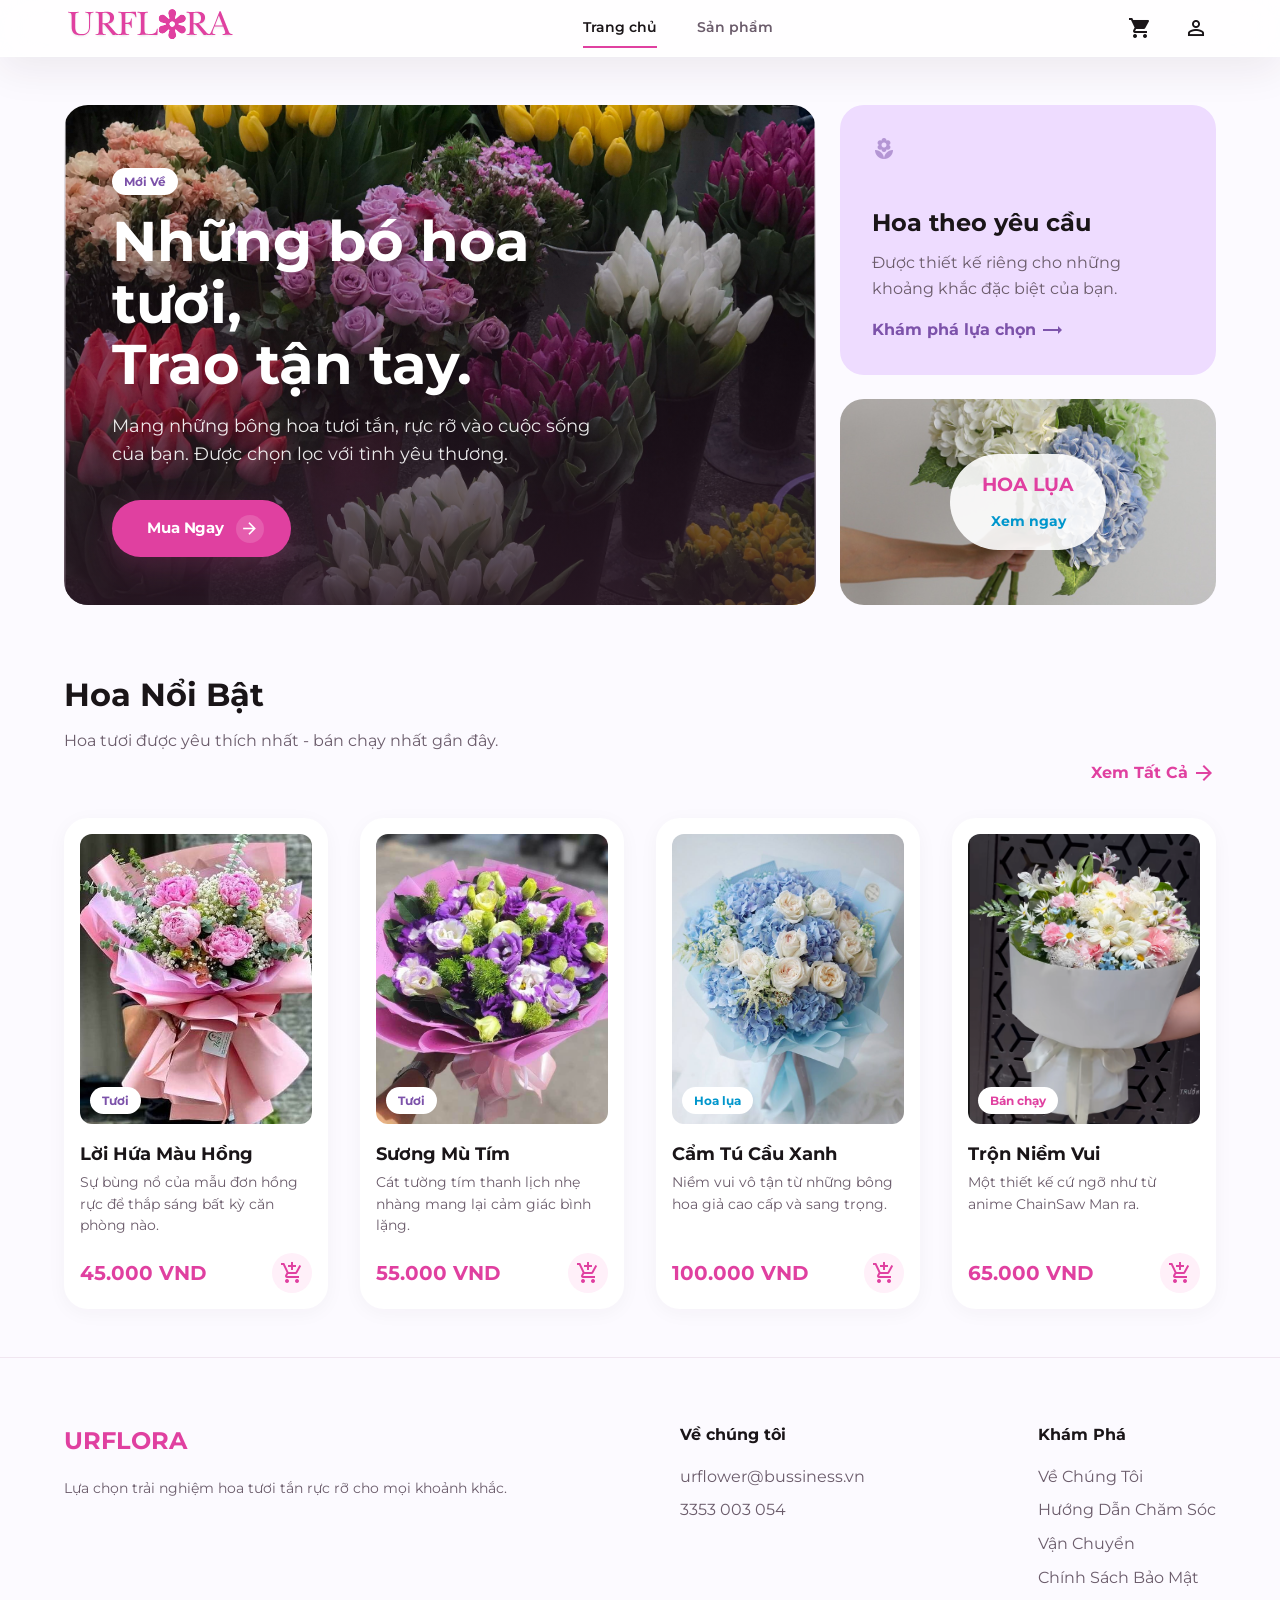
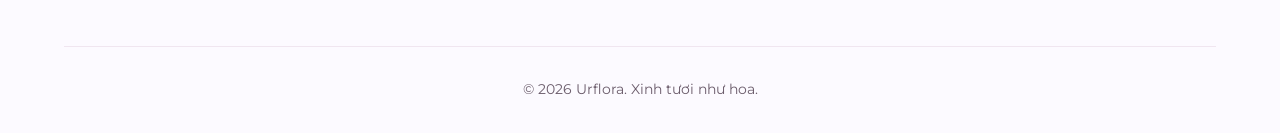
==== commit e63e891a: "final" ====
--- a/index.html
+++ b/index.html
@@ -43,9 +43,9 @@
                     <img src="images/nhieuhoa.svg" alt="Bó hoa lớn nhiều màu rực rỡ">
                     <div class="overlay"></div>
                     <div class="hero-content">
-                        <span class="badge" style="position: static; display: inline-block; margin-bottom: 1rem;">Mới Về</span>
+                        <span class="badge hero-badge">Mới Về</span>
                         <h1>Những bó hoa tươi,<br>Trao tận tay.</h1>
-                        <p style="margin-bottom: 2rem; font-size: 1.1rem; opacity: 0.9;">Mang những bông hoa tươi tắn, rực rỡ vào cuộc sống của bạn. Được chọn lọc với tình yêu thương.</p>
+                        <p class="hero-desc">Mang những bông hoa tươi tắn, rực rỡ vào cuộc sống của bạn. Được chọn lọc với tình yêu thương.</p>
                         <a href="/shop.html" class="btn btn-primary">
                             Mua Ngay <span class="material-icons">arrow_forward</span>
                         </a>
@@ -55,11 +55,11 @@
                 <!-- Các Thẻ Phụ (Bên Phải) -->
                 <div class="hero-side">
                     <div class="side-card">
-                        <span class="material-icons" style="font-size: 3rem; color: var(--secondary); opacity: 0.5;">local_florist</span>
+                        <span class="material-icons side-card-icon">local_florist</span>
                         <div>
-                            <h3 style="font-size: 1.5rem; margin-bottom: 0.5rem;">Hoa theo yêu cầu</h3>
-                            <p style="color: var(--text-muted); margin-bottom: 1rem;">Được thiết kế riêng cho những khoảng khắc đặc biệt của bạn.</p>
-                            <a href="/shop.html" style="color: var(--secondary); font-weight: bold; display: flex; align-items: center; gap: 0.25rem;">
+                            <h3 class="side-card-title">Hoa theo yêu cầu</h3>
+                            <p class="side-card-desc">Được thiết kế riêng cho những khoảng khắc đặc biệt của bạn.</p>
+                            <a href="/shop.html" class="side-card-link">
                                 Khám phá lựa chọn <span class="material-icons">trending_flat</span>
                             </a>
                         </div>
@@ -68,22 +68,22 @@
                     <div class="side-card image-card">
                         <img src="./images/hoagia.jpg" alt="Hoa nhân tạo đẹp vĩnh cửu">
                         <div class="card-content">
-                            <h3 style="color: var(--primary); margin-bottom: 0.5rem;">HOA LỤA</h3>
-                            <a href="/shop.html" style="font-size: 0.9rem; font-weight: bold; color: var(--tertiary);">Xem ngay</a>
+                            <h3 class="image-card-title">HOA LỤA</h3>
+                            <a href="/shop.html" class="image-card-link">Xem ngay</a>
                         </div>
                     </div>
                 </div>
             </section>
 
             <!-- HOA NỔI BẬT: 4 Thẻ Phía Dưới -->
-            <section style="margin-top: 4rem;">
-                <div style="display: flex; justify-content: space-between; align-items: flex-end; margin-bottom: 2rem;">
+            <section class="featured-section">
+                <div class="featured-header">
                     <div>
                         <h2 class="section-title">Hoa Nổi Bật</h2>
                         <p class="section-subtitle">Hoa tươi được yêu thích nhất - bán chạy nhất gần đây.</p>
                     </div>
-                    <a href="/shop.html" style="color: var(--primary); font-weight: bold; display: flex; align-items: center; gap: 0.25rem; transition: var(--transition);">
-                        Xem Tất Cả <span class="material-icons" style="font-size: 1rem;">arrow_forward</span>
+                    <a href="/shop.html" class="featured-link">
+                        Xem Tất Cả <span class="material-icons featured-link-icon">arrow_forward</span>
                     </a>
                 </div>
 
@@ -120,7 +120,7 @@
                     <div class="card">
                         <div class="card-img-wrapper">
                             <img src="images/camtucau.jpg" alt="Cẩm Tú Cầu Xanh">
-                            <span class="badge" style="color: var(--tertiary);">Hoa lụa</span>
+                            <span class="badge badge-artificial">Hoa lụa</span>
                         </div>
                         <h3 class="card-title">Cẩm Tú Cầu Xanh</h3>
                         <p class="card-desc">Niềm vui vô tận từ những bông hoa giả cao cấp và sang trọng.</p>
@@ -134,7 +134,7 @@
                     <div class="card">
                         <div class="card-img-wrapper">
                             <img src="images/hoadenji.png" alt="Trộn Niềm Vui">
-                            <span class="badge" style="color: var(--primary);">Bán chạy</span>
+                            <span class="badge badge-bestseller">Bán chạy</span>
                         </div>
                         <h3 class="card-title">Trộn Niềm Vui</h3>
                         <p class="card-desc">Một thiết kế cứ ngỡ như từ anime ChainSaw Man ra.</p>
@@ -155,23 +155,23 @@
                 <!-- Branding -->
                 <div>
                     <a href="#" class="footer-logo">URFLORA</a>
-                    <p style="color: var(--text-muted); font-size: 0.9rem; line-height: 1.6;">Lựa chọn trải nghiệm hoa tươi tắn rực rỡ cho mọi khoảnh khắc.</p>
+                    <p class="footer-info-text">Lựa chọn trải nghiệm hoa tươi tắn rực rỡ cho mọi khoảnh khắc.</p>
                 </div>
                 <div>
-                    <h4 style="margin-bottom: 1rem;">Về chúng tôi</h4>
+                    <h4 class="footer-section-title">Về chúng tôi</h4>
                     <ul>
-                        <li style="margin-bottom: 0.5rem;"><a href="mailto:urflower@bussiness.vn" style="color: var(--text-muted);">urflower@bussiness.vn</a></li>
-                        <li style="margin-bottom: 0.5rem;"><a href="tel:+3353003054" style="color: var(--text-muted);">3353 003 054</a></li>
+                        <li class="footer-list-item"><a href="mailto:urflower@bussiness.vn" class="footer-item-link">urflower@bussiness.vn</a></li>
+                        <li class="footer-list-item"><a href="tel:+3353003054" class="footer-item-link">3353 003 054</a></li>
                     </ul>
                 </div>
                 <!-- Links Khám Phá -->
                 <div>
-                    <h4 style="margin-bottom: 1rem;">Khám Phá</h4>
+                    <h4 class="footer-section-title">Khám Phá</h4>
                     <ul>
-                        <li style="margin-bottom: 0.5rem;"><a href="#" style="color: var(--text-muted);">Về Chúng Tôi</a></li>
-                        <li style="margin-bottom: 0.5rem;"><a href="#" style="color: var(--text-muted);">Hướng Dẫn Chăm Sóc</a></li>
-                        <li style="margin-bottom: 0.5rem;"><a href="#" style="color: var(--text-muted);">Vận Chuyển</a></li>
-                        <li style="margin-bottom: 0.5rem;"><a href="#" style="color: var(--text-muted);">Chính Sách Bảo Mật</a></li>
+                        <li class="footer-list-item"><a href="#" class="footer-item-link">Về Chúng Tôi</a></li>
+                        <li class="footer-list-item"><a href="#" class="footer-item-link">Hướng Dẫn Chăm Sóc</a></li>
+                        <li class="footer-list-item"><a href="#" class="footer-item-link">Vận Chuyển</a></li>
+                        <li class="footer-list-item"><a href="#" class="footer-item-link">Chính Sách Bảo Mật</a></li>
                     </ul>
                 </div>
                 
--- a/css/home.css
+++ b/css/home.css
@@ -300,4 +300,23 @@
 
 .badge-bestseller {
     color: var(--primary);
+}
+
+/* Footer-related styles (from index.html inline styles) */
+.footer-info-text {
+    color: var(--text-muted);
+    font-size: 0.9rem;
+    line-height: 1.6;
+}
+
+.footer-section-title {
+    margin-bottom: 1rem;
+}
+
+.footer-list-item {
+    margin-bottom: 0.5rem;
+}
+
+.footer-item-link {
+    color: var(--text-muted);
 }
